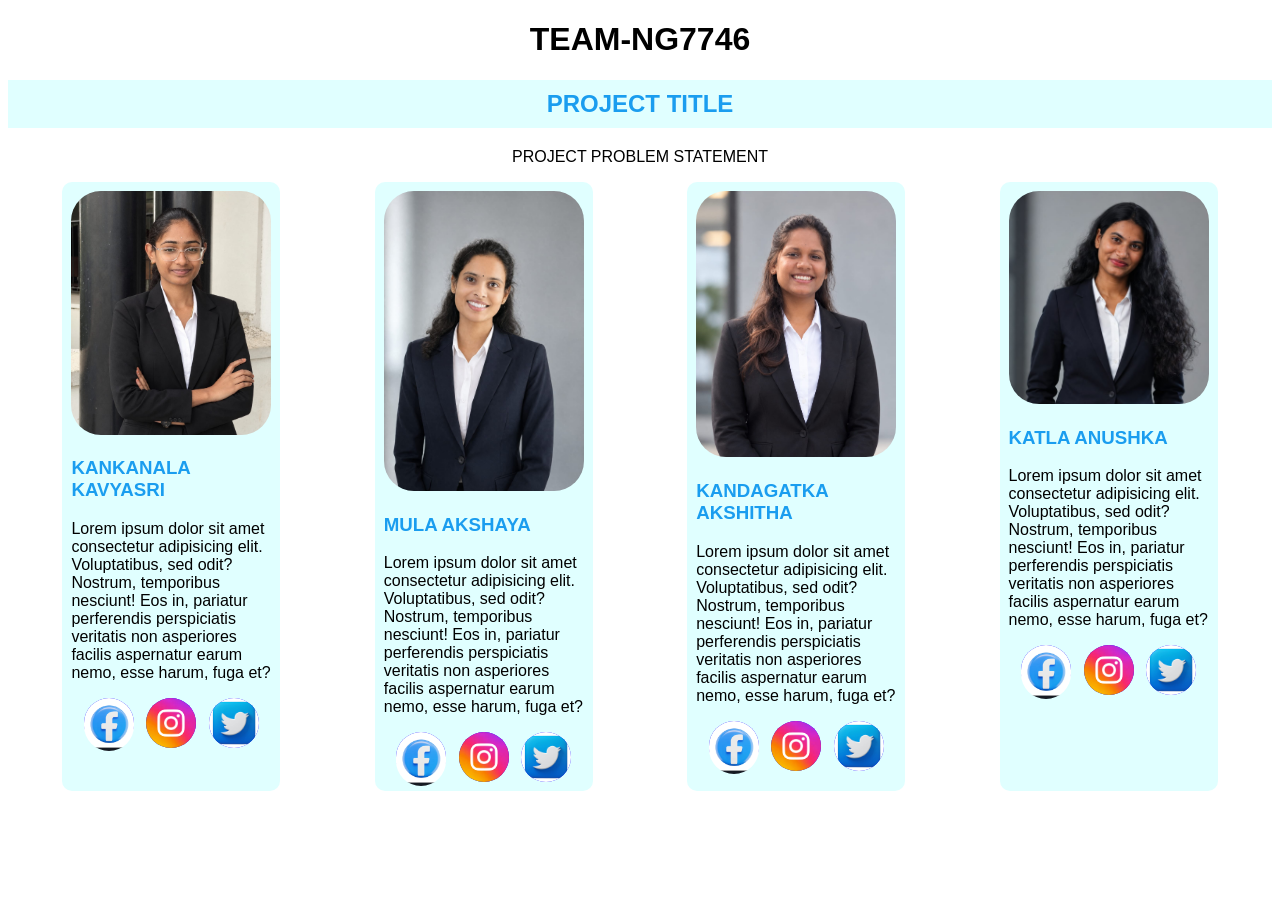
==== index.html @ cebc864a "first commit" ====
<!DOCTYPE html>
<html lang="en">
<head>
    <meta charset="UTF-8">
    <meta name="viewport" content="width=device-width, initial-scale=1.0">
    <title>Team-NG7746</title>
    <link rel="stylesheet" href="index.css">
</head>
<body>
    <div class="title">
        <h1>TEAM-NG7746</h1>
        <h2>PROJECT TITLE</h2>
        <p>PROJECT PROBLEM STATEMENT</p>
    </div>

    <div class="container">

       
        <div class="card">
             <img src="images/imge1.jpeg" alt="">
            <div class="content">
                <h3>KANKANALA KAVYASRI</h3>
                <p>Lorem ipsum dolor sit amet consectetur adipisicing elit. Voluptatibus, sed odit? Nostrum, temporibus nesciunt! Eos in, pariatur perferendis perspiciatis veritatis non asperiores facilis aspernatur earum nemo, esse harum, fuga et?</p>
                <div class="social-icon">
                    <div class="icon">
                        <img src="images/img2.webp" alt="">
                    </div>
                    <div class="icon">
                        <img src="images/img3.jpg" alt="">
                    </div>
                    <div class="icon">
                        <img src="images/img4.jpg" alt="">
                    </div>
                </div>
            </div>
        </div>

           <div class="card">
             <img src="images/img5.jpeg" alt="">
            <div class="content">
                <h3>MULA AKSHAYA</h3>
                <p>Lorem ipsum dolor sit amet consectetur adipisicing elit. Voluptatibus, sed odit? Nostrum, temporibus nesciunt! Eos in, pariatur perferendis perspiciatis veritatis non asperiores facilis aspernatur earum nemo, esse harum, fuga et?</p>
                <div class="social-icon">
                    <div class="icon">
                        <img src="images/img2.webp" alt="">
                    </div>
                    <div class="icon">
                        <img src="images/img3.jpg" alt="">
                    </div>
                    <div class="icon">
                        <img src="images/img4.jpg" alt="">
                    </div>
                </div>
            </div>
        </div>

        <div class="card">
             <img src="images/img6.jpeg" alt="">
            <div class="content">
                <h3>KANDAGATKA AKSHITHA</h3>
                <p>Lorem ipsum dolor sit amet consectetur adipisicing elit. Voluptatibus, sed odit? Nostrum, temporibus nesciunt! Eos in, pariatur perferendis perspiciatis veritatis non asperiores facilis aspernatur earum nemo, esse harum, fuga et?</p>
                <div class="social-icon">
                    <div class="icon">
                        <img src="images/img2.webp" alt="">
                    </div>
                    <div class="icon">
                        <img src="images/img3.jpg" alt="">
                    </div>
                    <div class="icon">
                        <img src="images/img4.jpg" alt="">
                    </div>
                </div>
            </div>
        </div>  

        <div class="card">
             <img src="images/img7.jpeg" alt="">
            <div class="content">
                <h3>KATLA ANUSHKA</h3>
                <p>Lorem ipsum dolor sit amet consectetur adipisicing elit. Voluptatibus, sed odit? Nostrum, temporibus nesciunt! Eos in, pariatur perferendis perspiciatis veritatis non asperiores facilis aspernatur earum nemo, esse harum, fuga et?</p>
                <div class="social-icon">
                    <div class="icon">
                        <img src="images/img2.webp" alt="">
                    </div>
                    <div class="icon">
                        <img src="images/img3.jpg" alt="">
                    </div>
                    <div class="icon">
                        <img src="images/img4.jpg" alt="">
                    </div>
                </div>
            </div>
        </div>

    </div>
    

    
</body>
</html>
---- index.css ----
body{
    background-color: white;
}

*{
    font-family:'Lucida Sans', 'Lucida Sans Regular', 'Lucida Grande', 'Lucida Sans Unicode', Geneva, Verdana, sans-serif
}
.title{
    text-align: center;
}
h1{
    color:black;
    
}
h2{
    color: rgb(26, 157, 239);
    background-color: lightcyan;
    padding:10px;
}
.card{
    width: 200px;
    background:lightcyan;
    padding: 9px;
    border-radius: 10px;
    transition: transform .5s, border-shadow .5s;
}
img{
    width:100%;
    border-radius: 30px;
    overflow: hidden;
}
.content h3{
    color: rgb(26, 157, 239);
}
.social-icon{
    display: flex;
    justify-content: space-evenly;
}
.icon{
    height: 50px;
    width: 50px;
    background-color: blue;
    font-size: 2em;
    text-align: center;
    border-radius: 50%;
    transition: transforn .4s;
}
.icon:hover{
    transform: scale(1.2);
    box-shadow: 0 0 15px blue;
}
.card:hover{
    transform: scale(1.1);
    box-shadow: 0 0 15px black;
}
.container{
    display: flex;
    gap:40px;
    flex-wrap: wrap;
    justify-content: space-evenly;
}
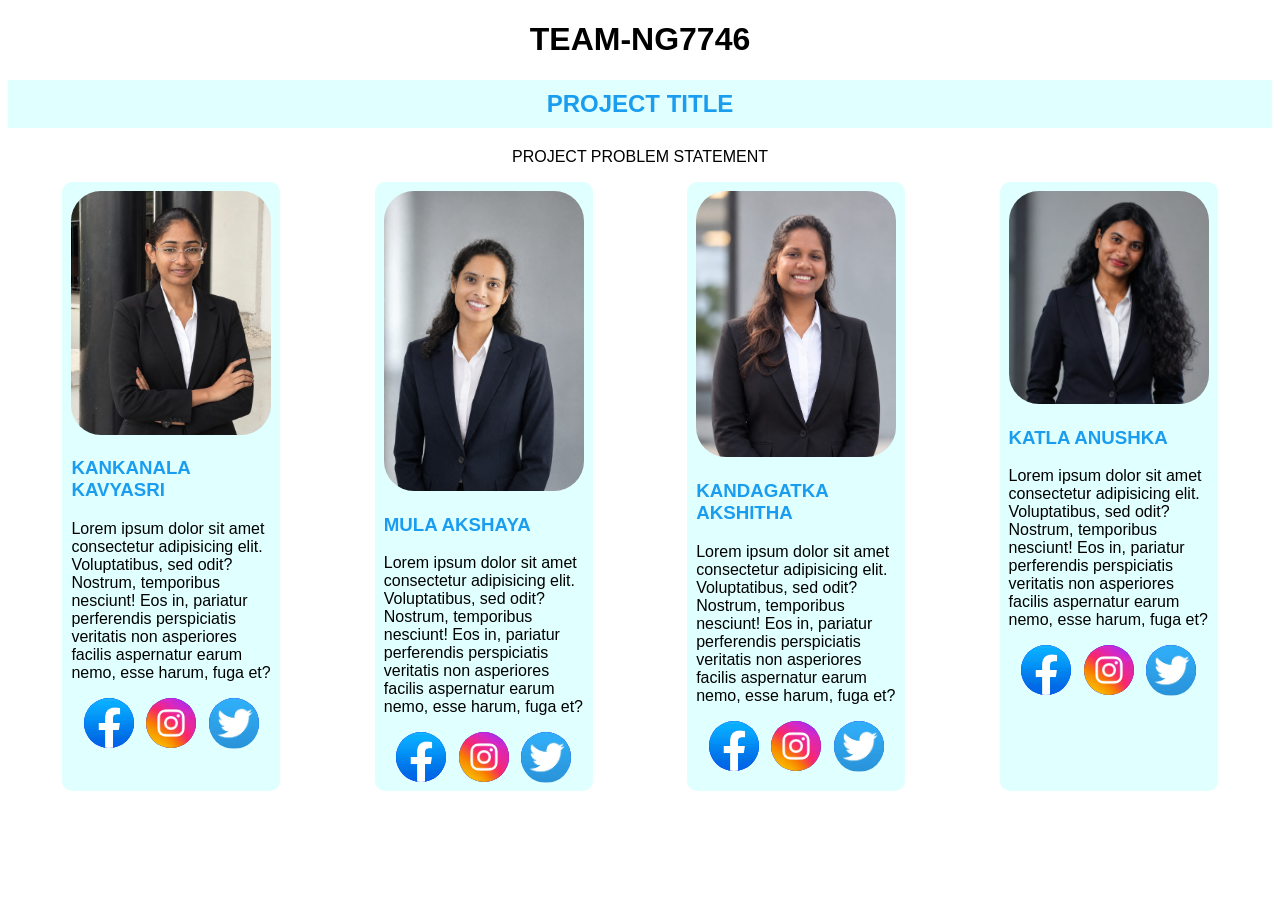
==== commit a7f1bb54: "chnage icon images" ====
--- a/index.html
+++ b/index.html
@@ -23,13 +23,13 @@
                 <p>Lorem ipsum dolor sit amet consectetur adipisicing elit. Voluptatibus, sed odit? Nostrum, temporibus nesciunt! Eos in, pariatur perferendis perspiciatis veritatis non asperiores facilis aspernatur earum nemo, esse harum, fuga et?</p>
                 <div class="social-icon">
                     <div class="icon">
-                        <img src="images/img2.webp" alt="">
+                        <img src="images/fb img.png" alt="">
                     </div>
                     <div class="icon">
                         <img src="images/img3.jpg" alt="">
                     </div>
                     <div class="icon">
-                        <img src="images/img4.jpg" alt="">
+                        <img src="images/twt img.jpg" alt="">
                     </div>
                 </div>
             </div>
@@ -42,13 +42,13 @@
                 <p>Lorem ipsum dolor sit amet consectetur adipisicing elit. Voluptatibus, sed odit? Nostrum, temporibus nesciunt! Eos in, pariatur perferendis perspiciatis veritatis non asperiores facilis aspernatur earum nemo, esse harum, fuga et?</p>
                 <div class="social-icon">
                     <div class="icon">
-                        <img src="images/img2.webp" alt="">
+                        <img src="images/fb img.png" alt="">
                     </div>
                     <div class="icon">
                         <img src="images/img3.jpg" alt="">
                     </div>
                     <div class="icon">
-                        <img src="images/img4.jpg" alt="">
+                        <img src="images/twt img.jpg" alt="">
                     </div>
                 </div>
             </div>
@@ -61,13 +61,13 @@
                 <p>Lorem ipsum dolor sit amet consectetur adipisicing elit. Voluptatibus, sed odit? Nostrum, temporibus nesciunt! Eos in, pariatur perferendis perspiciatis veritatis non asperiores facilis aspernatur earum nemo, esse harum, fuga et?</p>
                 <div class="social-icon">
                     <div class="icon">
-                        <img src="images/img2.webp" alt="">
+                        <img src="images/fb img.png" alt="">
                     </div>
                     <div class="icon">
                         <img src="images/img3.jpg" alt="">
                     </div>
                     <div class="icon">
-                        <img src="images/img4.jpg" alt="">
+                        <img src="images/twt img.jpg" alt="">
                     </div>
                 </div>
             </div>
@@ -80,13 +80,13 @@
                 <p>Lorem ipsum dolor sit amet consectetur adipisicing elit. Voluptatibus, sed odit? Nostrum, temporibus nesciunt! Eos in, pariatur perferendis perspiciatis veritatis non asperiores facilis aspernatur earum nemo, esse harum, fuga et?</p>
                 <div class="social-icon">
                     <div class="icon">
-                        <img src="images/img2.webp" alt="">
+                        <img src="images/fb img.png" alt="">
                     </div>
                     <div class="icon">
                         <img src="images/img3.jpg" alt="">
                     </div>
                     <div class="icon">
-                        <img src="images/img4.jpg" alt="">
+                        <img src="images/twt img.jpg" alt="">
                     </div>
                 </div>
             </div>
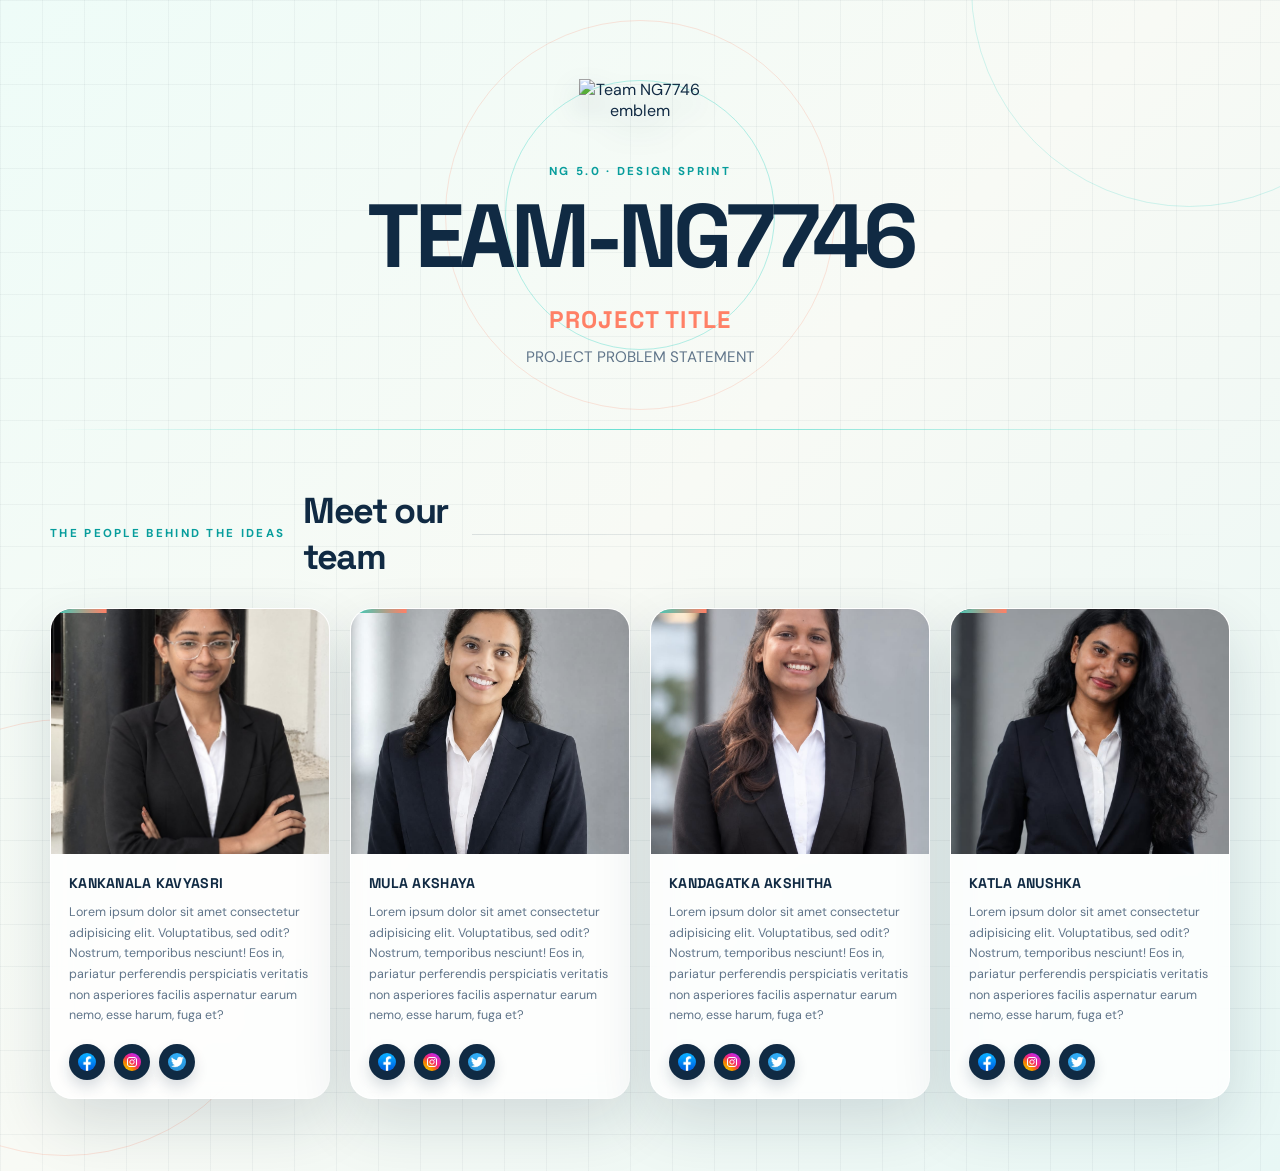
==== commit a2315916: "sumathi reddy website" ====
--- a/index.html
+++ b/index.html
@@ -3,98 +3,115 @@
 <head>
     <meta charset="UTF-8">
     <meta name="viewport" content="width=device-width, initial-scale=1.0">
-    <title>Team-NG7746</title>
+    <meta name="description" content="Meet the creative team behind Team NG7746.">
+    <title>Team NG7746 | Meet the Team</title>
     <link rel="stylesheet" href="index.css">
 </head>
 <body>
-    <div class="title">
-        <h1>TEAM-NG7746</h1>
-        <h2>PROJECT TITLE</h2>
-        <p>PROJECT PROBLEM STATEMENT</p>
+    <main>
+        <header class="hero">
+            <div class="orbit orbit-one" aria-hidden="true"></div>
+            <div class="orbit orbit-two" aria-hidden="true"></div>
+            <img class="logo" src="images/clg.png" alt="Team NG7746 emblem">
+            <div class="title">
+                <p class="eyebrow">NG 5.0 · DESIGN SPRINT</p>
+                <h1>TEAM-NG7746</h1>
+                <h2>PROJECT TITLE</h2>
+                <p class="subtitle">PROJECT PROBLEM STATEMENT</p>
+            </div>
+        </header>
+
+        <section class="team-section" aria-labelledby="team-heading">
+            <div class="section-heading">
+                <p class="eyebrow">THE PEOPLE BEHIND THE IDEAS</p>
+                <h2 id="team-heading">Meet our team</h2>
+                <span class="heading-line" aria-hidden="true"></span>
+            </div>
+
+            <div class="container">
     </div>
 
     <div class="container">
 
        
         <div class="card">
-             <img src="images/imge1.jpeg" alt="">
+             <img src="images/imge1.jpeg" alt="Portrait of Kankanala Kavyasri">
             <div class="content">
                 <h3>KANKANALA KAVYASRI</h3>
                 <p>Lorem ipsum dolor sit amet consectetur adipisicing elit. Voluptatibus, sed odit? Nostrum, temporibus nesciunt! Eos in, pariatur perferendis perspiciatis veritatis non asperiores facilis aspernatur earum nemo, esse harum, fuga et?</p>
                 <div class="social-icon">
                     <div class="icon">
-                        <img src="images/fb img.png" alt="">
+                        <img src="images/fb img.png" alt="Facebook">
                     </div>
                     <div class="icon">
-                        <img src="images/img3.jpg" alt="">
+                        <img src="images/img3.jpg" alt="Instagram">
                     </div>
                     <div class="icon">
-                        <img src="images/twt img.jpg" alt="">
+                        <img src="images/twt img.jpg" alt="Twitter">
                     </div>
                 </div>
             </div>
         </div>
 
            <div class="card">
-             <img src="images/img5.jpeg" alt="">
+             <img src="images/img5.jpeg" alt="Portrait of Mula Akshaya">
             <div class="content">
                 <h3>MULA AKSHAYA</h3>
                 <p>Lorem ipsum dolor sit amet consectetur adipisicing elit. Voluptatibus, sed odit? Nostrum, temporibus nesciunt! Eos in, pariatur perferendis perspiciatis veritatis non asperiores facilis aspernatur earum nemo, esse harum, fuga et?</p>
                 <div class="social-icon">
                     <div class="icon">
-                        <img src="images/fb img.png" alt="">
+                        <img src="images/fb img.png" alt="Facebook">
                     </div>
                     <div class="icon">
-                        <img src="images/img3.jpg" alt="">
+                        <img src="images/img3.jpg" alt="Instagram">
                     </div>
                     <div class="icon">
-                        <img src="images/twt img.jpg" alt="">
+                        <img src="images/twt img.jpg" alt="Twitter">
                     </div>
                 </div>
             </div>
         </div>
 
         <div class="card">
-             <img src="images/img6.jpeg" alt="">
+             <img src="images/img6.jpeg" alt="Portrait of Kandagatka Akshitha">
             <div class="content">
                 <h3>KANDAGATKA AKSHITHA</h3>
                 <p>Lorem ipsum dolor sit amet consectetur adipisicing elit. Voluptatibus, sed odit? Nostrum, temporibus nesciunt! Eos in, pariatur perferendis perspiciatis veritatis non asperiores facilis aspernatur earum nemo, esse harum, fuga et?</p>
                 <div class="social-icon">
                     <div class="icon">
-                        <img src="images/fb img.png" alt="">
+                        <img src="images/fb img.png" alt="Facebook">
                     </div>
                     <div class="icon">
-                        <img src="images/img3.jpg" alt="">
+                        <img src="images/img3.jpg" alt="Instagram">
                     </div>
                     <div class="icon">
-                        <img src="images/twt img.jpg" alt="">
+                        <img src="images/twt img.jpg" alt="Twitter">
                     </div>
                 </div>
             </div>
         </div>  
 
         <div class="card">
-             <img src="images/img7.jpeg" alt="">
+             <img src="images/img7.jpeg" alt="Portrait of Katla Anushka">
             <div class="content">
                 <h3>KATLA ANUSHKA</h3>
                 <p>Lorem ipsum dolor sit amet consectetur adipisicing elit. Voluptatibus, sed odit? Nostrum, temporibus nesciunt! Eos in, pariatur perferendis perspiciatis veritatis non asperiores facilis aspernatur earum nemo, esse harum, fuga et?</p>
                 <div class="social-icon">
                     <div class="icon">
-                        <img src="images/fb img.png" alt="">
+                        <img src="images/fb img.png" alt="Facebook">
                     </div>
                     <div class="icon">
-                        <img src="images/img3.jpg" alt="">
+                        <img src="images/img3.jpg" alt="Instagram">
                     </div>
                     <div class="icon">
-                        <img src="images/twt img.jpg" alt="">
+                        <img src="images/twt img.jpg" alt="Twitter">
                     </div>
                 </div>
             </div>
         </div>
 
-    </div>
-    
-
-    
+            </div>
+        </section>
+    </main>
 </body>
 </html>
--- a/index.css
+++ b/index.css
@@ -1,61 +1,270 @@
-body{
-    background-color: white;
-}
-
-*{
-    font-family:'Lucida Sans', 'Lucida Sans Regular', 'Lucida Grande', 'Lucida Sans Unicode', Geneva, Verdana, sans-serif
-}
-.title{
+@import url('https://fonts.googleapis.com/css2?family=DM+Sans:wght@400;500;600;700&family=Space+Grotesk:wght@500;600;700&display=swap');
+
+:root {
+    --ink: #102a43;
+    --muted: #60758a;
+    --aqua: #29d3c2;
+    --aqua-dark: #079d9c;
+    --coral: #ff8066;
+    --paper: #f4f8f7;
+    --white: #ffffff;
+    --line: rgba(16, 42, 67, 0.12);
+    --shadow: 0 24px 60px rgba(16, 42, 67, 0.14);
+}
+
+* { box-sizing: border-box; }
+
+html { scroll-behavior: smooth; }
+
+body {
+    min-height: 100vh;
+    margin: 0;
+    padding: 0 24px 72px;
+    color: var(--ink);
+    font-family: 'DM Sans', sans-serif;
+    background-color: var(--paper);
+    background-image:
+        linear-gradient(rgba(16, 42, 67, 0.045) 1px, transparent 1px),
+        linear-gradient(90deg, rgba(16, 42, 67, 0.045) 1px, transparent 1px),
+        linear-gradient(135deg, #eefcf8 0%, #f8faf5 48%, #e8f7f5 100%);
+    background-size: 42px 42px, 42px 42px, 100% 100%;
+    overflow-x: hidden;
+}
+
+body::before,
+body::after {
+    position: fixed;
+    z-index: -1;
+    content: '';
+    width: 34vw;
+    height: 34vw;
+    border: 1px solid rgba(41, 211, 194, 0.2);
+    border-radius: 50%;
+    pointer-events: none;
+}
+
+body::before {
+    top: -18vw;
+    right: -10vw;
+    animation: drift 12s ease-in-out infinite alternate;
+}
+
+body::after {
+    bottom: -20vw;
+    left: -12vw;
+    border-color: rgba(255, 128, 102, 0.2);
+    animation: drift 16s 1s ease-in-out infinite alternate-reverse;
+}
+
+main { max-width: 1180px; margin: 0 auto; }
+
+.hero {
+    position: relative;
+    display: grid;
+    place-items: center;
+    min-height: 430px;
+    padding: 72px 20px 56px;
     text-align: center;
 }
-h1{
-    color:black;
-    
-}
-h2{
-    color: rgb(26, 157, 239);
-    background-color: lightcyan;
-    padding:10px;
-}
-.card{
-    width: 200px;
-    background:lightcyan;
-    padding: 9px;
-    border-radius: 10px;
-    transition: transform .5s, border-shadow .5s;
-}
-img{
-    width:100%;
-    border-radius: 30px;
+
+.hero::after {
+    position: absolute;
+    right: 0;
+    bottom: 0;
+    left: 0;
+    height: 1px;
+    content: '';
+    background: linear-gradient(90deg, transparent, var(--aqua), transparent);
+    opacity: 0.7;
+}
+
+.logo {
+    position: relative;
+    z-index: 1;
+    display: block;
+    width: min(122px, 30vw);
+    height: auto;
+    margin-bottom: 28px;
+    filter: drop-shadow(0 14px 14px rgba(16, 42, 67, 0.2));
+    animation: logo-arrival 0.9s cubic-bezier(0.22, 1, 0.36, 1) both, logo-float 7s 1s ease-in-out infinite;
+}
+
+.title {
+    position: relative;
+    z-index: 1;
+    animation: title-arrival 0.85s 0.15s cubic-bezier(0.22, 1, 0.36, 1) both;
+}
+
+.eyebrow {
+    margin: 0 0 14px;
+    color: var(--aqua-dark);
+    font-size: 0.72rem;
+    font-weight: 700;
+    letter-spacing: 0.2em;
+    line-height: 1.4;
+}
+
+h1, h2, h3 { font-family: 'Space Grotesk', sans-serif; }
+
+h1 {
+    margin: 0;
+    color: var(--ink);
+    font-size: clamp(2.25rem, 7vw, 5.6rem);
+    font-weight: 700;
+    letter-spacing: -0.06em;
+    line-height: 0.95;
+}
+
+.title h2 {
+    display: inline-block;
+    margin: 24px 0 12px;
+    color: var(--coral);
+    font-size: clamp(1.05rem, 2.5vw, 1.5rem);
+    letter-spacing: 0.05em;
+}
+
+.subtitle { margin: 0; color: var(--muted); font-size: 0.95rem; }
+
+.orbit {
+    position: absolute;
+    border: 1px solid rgba(41, 211, 194, 0.34);
+    border-radius: 50%;
+    pointer-events: none;
+}
+
+.orbit-one { width: 270px; height: 270px; animation: spin 22s linear infinite; }
+.orbit-two { width: 390px; height: 390px; border-color: rgba(255, 128, 102, 0.2); animation: spin 30s linear infinite reverse; }
+
+.team-section { padding-top: 58px; }
+
+.section-heading {
+    position: relative;
+    display: flex;
+    align-items: center;
+    gap: 18px;
+    margin-bottom: 28px;
+}
+
+.section-heading .eyebrow { margin: 0; white-space: nowrap; }
+.section-heading h2 { margin: 0; font-size: clamp(1.5rem, 3vw, 2.25rem); letter-spacing: -0.04em; }
+.heading-line { width: 100%; height: 1px; background: linear-gradient(90deg, var(--line), transparent); }
+
+.container {
+    display: grid;
+    grid-template-columns: repeat(4, minmax(0, 1fr));
+    gap: 20px;
+}
+
+.card {
+    position: relative;
     overflow: hidden;
-}
-.content h3{
-    color: rgb(26, 157, 239);
-}
-.social-icon{
-    display: flex;
-    justify-content: space-evenly;
-}
-.icon{
-    height: 50px;
-    width: 50px;
-    background-color: blue;
-    font-size: 2em;
-    text-align: center;
+    background: rgba(255, 255, 255, 0.8);
+    border: 1px solid rgba(255, 255, 255, 0.9);
+    border-radius: 22px;
+    box-shadow: var(--shadow);
+    backdrop-filter: blur(10px);
+    animation: card-arrival 0.75s cubic-bezier(0.22, 1, 0.36, 1) both;
+    transition: transform 0.45s cubic-bezier(0.22, 1, 0.36, 1), box-shadow 0.45s ease;
+}
+
+.card::before {
+    position: absolute;
+    z-index: 2;
+    top: 0;
+    right: 0;
+    left: 0;
+    height: 4px;
+    content: '';
+    background: linear-gradient(90deg, var(--aqua), var(--coral));
+    transform: scaleX(0.2);
+    transform-origin: left;
+    transition: transform 0.45s ease;
+}
+
+.card:nth-child(2) { animation-delay: 0.12s; }
+.card:nth-child(3) { animation-delay: 0.24s; }
+.card:nth-child(4) { animation-delay: 0.36s; }
+.card:hover { transform: translateY(-12px); box-shadow: 0 30px 70px rgba(16, 42, 67, 0.22); }
+.card:hover::before { transform: scaleX(1); }
+
+.card > img {
+    display: block;
+    width: 100%;
+    height: 245px;
+    object-fit: cover;
+    filter: saturate(0.88);
+    transition: transform 0.65s cubic-bezier(0.22, 1, 0.36, 1), filter 0.45s ease;
+}
+
+.card:hover > img { transform: scale(1.07); filter: saturate(1.08) contrast(1.04); }
+.content { padding: 20px 18px 18px; }
+.content h3 { margin: 0 0 10px; color: var(--ink); font-size: 0.88rem; letter-spacing: 0.02em; line-height: 1.3; }
+.content p { min-height: 108px; margin: 0 0 18px; color: var(--muted); font-size: 0.78rem; line-height: 1.65; }
+.social-icon { display: flex; gap: 9px; }
+
+.icon {
+    display: grid;
+    width: 36px;
+    height: 36px;
+    place-items: center;
+    background: var(--ink);
     border-radius: 50%;
-    transition: transforn .4s;
-}
-.icon:hover{
-    transform: scale(1.2);
-    box-shadow: 0 0 15px blue;
-}
-.card:hover{
-    transform: scale(1.1);
-    box-shadow: 0 0 15px black;
-}
-.container{
-    display: flex;
-    gap:40px;
-    flex-wrap: wrap;
-    justify-content: space-evenly;
-}
+    box-shadow: 0 7px 14px rgba(16, 42, 67, 0.16);
+    transition: background 0.3s ease, transform 0.3s ease, box-shadow 0.3s ease;
+}
+
+.icon img { width: 18px; height: 18px; object-fit: cover; border-radius: 50%; }
+.icon:hover { background: var(--aqua-dark); box-shadow: 0 10px 18px rgba(7, 157, 156, 0.3); transform: translateY(-5px) rotate(8deg); }
+
+@keyframes logo-arrival {
+    from { opacity: 0; transform: translateY(-24px) scale(0.8); }
+    to { opacity: 1; transform: translateY(0) scale(1); }
+}
+
+@keyframes logo-float {
+    0%, 100% { transform: translateY(0); }
+    50% { transform: translateY(-7px); }
+}
+
+@keyframes title-arrival {
+    from { opacity: 0; transform: translateY(20px); }
+    to { opacity: 1; transform: translateY(0); }
+}
+
+@keyframes card-arrival {
+    from { opacity: 0; transform: translateY(38px); }
+    to { opacity: 1; transform: translateY(0); }
+}
+
+@keyframes drift {
+    from { transform: translate(0, 0) rotate(0deg); }
+    to { transform: translate(20px, 18px) rotate(18deg); }
+}
+
+@keyframes spin { to { transform: rotate(360deg); } }
+
+@media (max-width: 900px) {
+    .container { grid-template-columns: repeat(2, minmax(0, 1fr)); }
+    .card > img { height: 280px; }
+}
+
+@media (max-width: 600px) {
+    body { padding: 0 16px 46px; }
+    .hero { min-height: 390px; padding-top: 54px; }
+    .orbit-one { width: 220px; height: 220px; }
+    .orbit-two { width: 310px; height: 310px; }
+    .section-heading { display: block; }
+    .section-heading h2 { margin-top: 8px; }
+    .heading-line { display: block; margin-top: 16px; }
+    .container { grid-template-columns: 1fr; max-width: 350px; margin: 0 auto; }
+    .card > img { height: 330px; }
+}
+
+@media (prefers-reduced-motion: reduce) {
+    *, *::before, *::after {
+        animation-duration: 0.01ms !important;
+        animation-iteration-count: 1 !important;
+        scroll-behavior: auto !important;
+        transition-duration: 0.01ms !important;
+    }
+}
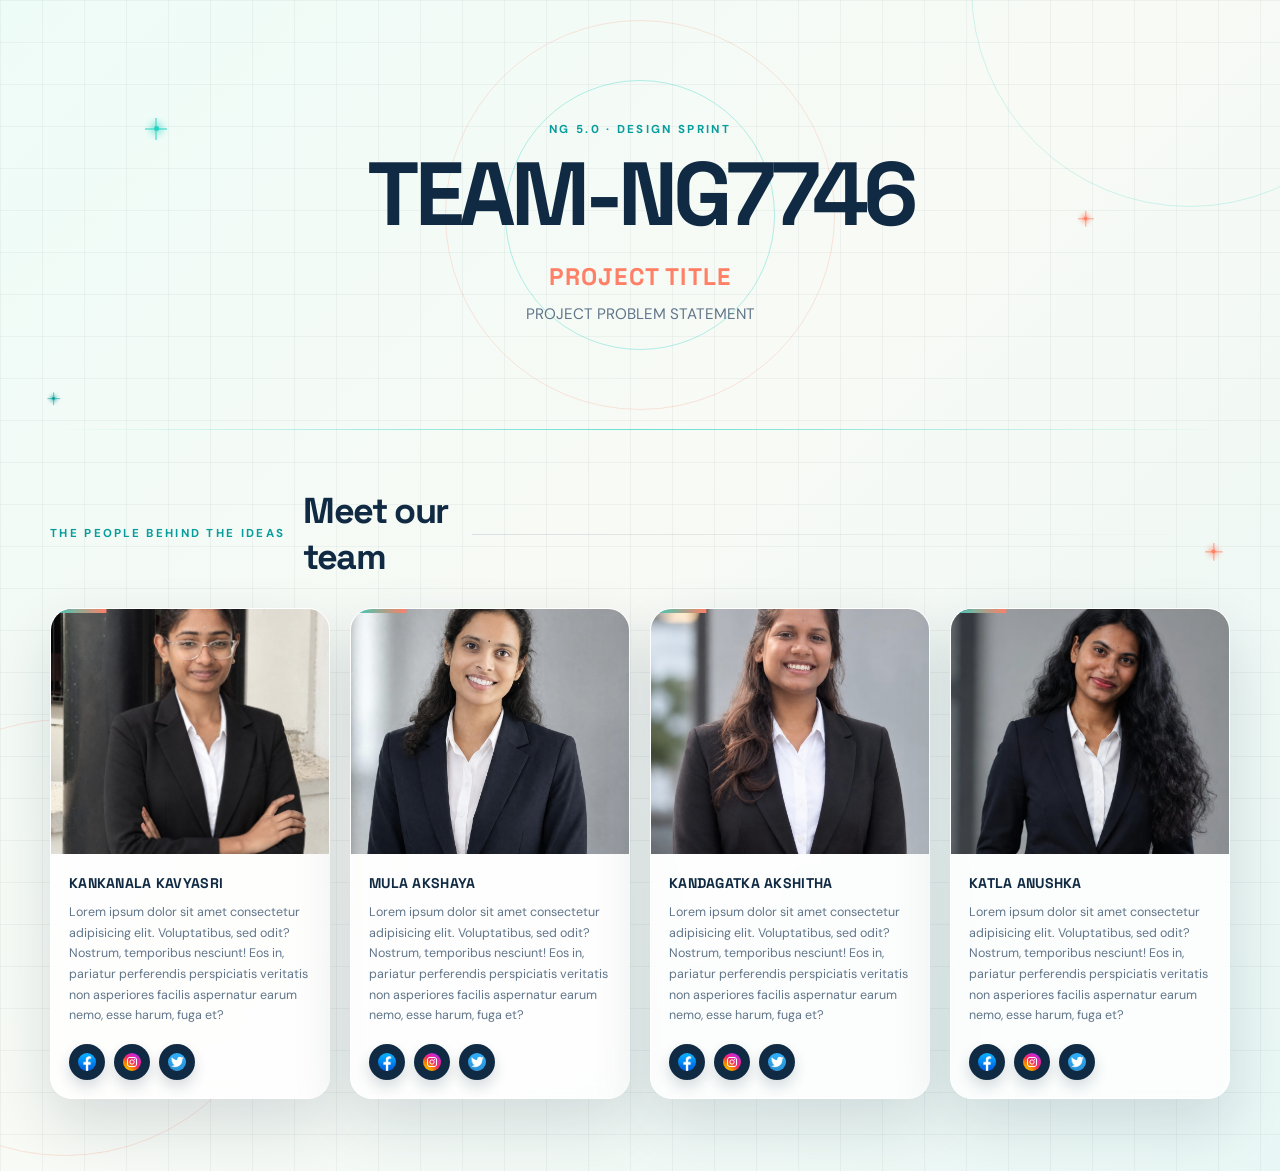
==== commit b829f860: "card hover changes" ====
--- a/index.html
+++ b/index.html
@@ -8,11 +8,18 @@
     <link rel="stylesheet" href="index.css">
 </head>
 <body>
+    <div class="sparkle-field" aria-hidden="true">
+        <span class="sparkle sparkle-one"></span>
+        <span class="sparkle sparkle-two"></span>
+        <span class="sparkle sparkle-three"></span>
+        <span class="sparkle sparkle-four"></span>
+        <span class="sparkle sparkle-five"></span>
+        <span class="sparkle sparkle-six"></span>
+    </div>
     <main>
         <header class="hero">
             <div class="orbit orbit-one" aria-hidden="true"></div>
             <div class="orbit orbit-two" aria-hidden="true"></div>
-            <img class="logo" src="images/clg.png" alt="Team NG7746 emblem">
             <div class="title">
                 <p class="eyebrow">NG 5.0 · DESIGN SPRINT</p>
                 <h1>TEAM-NG7746</h1>
--- a/index.css
+++ b/index.css
@@ -58,6 +58,44 @@
 
 main { max-width: 1180px; margin: 0 auto; }
 
+.sparkle-field {
+    position: fixed;
+    z-index: 0;
+    inset: 0;
+    overflow: hidden;
+    pointer-events: none;
+}
+
+.sparkle {
+    position: absolute;
+    width: 5px;
+    height: 5px;
+    color: var(--aqua);
+    border-radius: 50%;
+    background: currentColor;
+    box-shadow: 0 0 8px 2px currentColor;
+    animation: sparkle-twinkle 3.8s ease-in-out infinite;
+}
+
+.sparkle::before,
+.sparkle::after {
+    position: absolute;
+    top: 50%;
+    left: 50%;
+    content: '';
+    background: currentColor;
+    transform: translate(-50%, -50%);
+}
+
+.sparkle::before { width: 22px; height: 1px; }
+.sparkle::after { width: 1px; height: 22px; }
+.sparkle-one { top: 14%; left: 12%; animation-delay: -0.5s; }
+.sparkle-two { top: 24%; right: 15%; color: var(--coral); transform: scale(.72); animation-delay: -1.7s; }
+.sparkle-three { top: 44%; left: 4%; color: var(--aqua-dark); transform: scale(.58); animation-delay: -2.8s; }
+.sparkle-four { top: 61%; right: 5%; color: var(--coral); transform: scale(.8); animation-delay: -1.1s; }
+.sparkle-five { bottom: 14%; left: 22%; transform: scale(.62); animation-delay: -3.2s; }
+.sparkle-six { bottom: 9%; right: 30%; color: var(--aqua-dark); transform: scale(.48); animation-delay: -2.2s; }
+
 .hero {
     position: relative;
     display: grid;
@@ -163,7 +201,7 @@
     border-radius: 22px;
     box-shadow: var(--shadow);
     backdrop-filter: blur(10px);
-    animation: card-arrival 0.75s cubic-bezier(0.22, 1, 0.36, 1) both;
+    animation: card-arrival 0.75s cubic-bezier(0.22, 1, 0.36, 1) both, card-glow 5s 1.2s ease-in-out infinite;
     transition: transform 0.45s cubic-bezier(0.22, 1, 0.36, 1), box-shadow 0.45s ease;
 }
 
@@ -186,6 +224,25 @@
 .card:nth-child(4) { animation-delay: 0.36s; }
 .card:hover { transform: translateY(-12px); box-shadow: 0 30px 70px rgba(16, 42, 67, 0.22); }
 .card:hover::before { transform: scaleX(1); }
+
+.card::after {
+    position: absolute;
+    z-index: 3;
+    top: -30%;
+    bottom: -30%;
+    left: -55%;
+    width: 24%;
+    content: '';
+    background: linear-gradient(90deg, transparent, rgba(255, 255, 255, 0.58), transparent);
+    transform: rotate(18deg);
+    pointer-events: none;
+}
+
+.card:hover::after { animation: card-shine 0.9s ease forwards; }
+.card:nth-child(5) { animation-delay: 0.48s, 1.2s; }
+.card:nth-child(6) { animation-delay: 0.6s, 1.2s; }
+.card:nth-child(7) { animation-delay: 0.72s, 1.2s; }
+.card:nth-child(8) { animation-delay: 0.84s, 1.2s; }
 
 .card > img {
     display: block;
@@ -197,7 +254,7 @@
 }
 
 .card:hover > img { transform: scale(1.07); filter: saturate(1.08) contrast(1.04); }
-.content { padding: 20px 18px 18px; }
+.content { padding: 20px 18px 18px; animation: content-arrival 0.65s 0.25s both; }
 .content h3 { margin: 0 0 10px; color: var(--ink); font-size: 0.88rem; letter-spacing: 0.02em; line-height: 1.3; }
 .content p { min-height: 108px; margin: 0 0 18px; color: var(--muted); font-size: 0.78rem; line-height: 1.65; }
 .social-icon { display: flex; gap: 9px; }
@@ -236,12 +293,34 @@
     to { opacity: 1; transform: translateY(0); }
 }
 
+@keyframes content-arrival {
+    from { opacity: 0; transform: translateY(12px); }
+    to { opacity: 1; transform: translateY(0); }
+}
+
+@keyframes card-shine {
+    from { left: -55%; opacity: 0; }
+    25% { opacity: 1; }
+    to { left: 135%; opacity: 0; }
+}
+
+@keyframes card-glow {
+    0%, 100% { box-shadow: var(--shadow); }
+    50% { box-shadow: 0 24px 60px rgba(16, 42, 67, 0.14), 0 0 22px rgba(41, 211, 194, 0.11); }
+}
+
 @keyframes drift {
     from { transform: translate(0, 0) rotate(0deg); }
     to { transform: translate(20px, 18px) rotate(18deg); }
 }
 
 @keyframes spin { to { transform: rotate(360deg); } }
+
+@keyframes sparkle-twinkle {
+    0%, 100% { opacity: 0.18; transform: scale(0.45) rotate(0deg); }
+    45% { opacity: 0.95; transform: scale(1) rotate(45deg); }
+    70% { opacity: 0.32; transform: scale(0.62) rotate(90deg); }
+}
 
 @media (max-width: 900px) {
     .container { grid-template-columns: repeat(2, minmax(0, 1fr)); }
@@ -258,6 +337,9 @@
     .heading-line { display: block; margin-top: 16px; }
     .container { grid-template-columns: 1fr; max-width: 350px; margin: 0 auto; }
     .card > img { height: 330px; }
+    .sparkle-one { left: 8%; }
+    .sparkle-two { right: 8%; }
+    .sparkle-three { left: 2%; }
 }
 
 @media (prefers-reduced-motion: reduce) {
